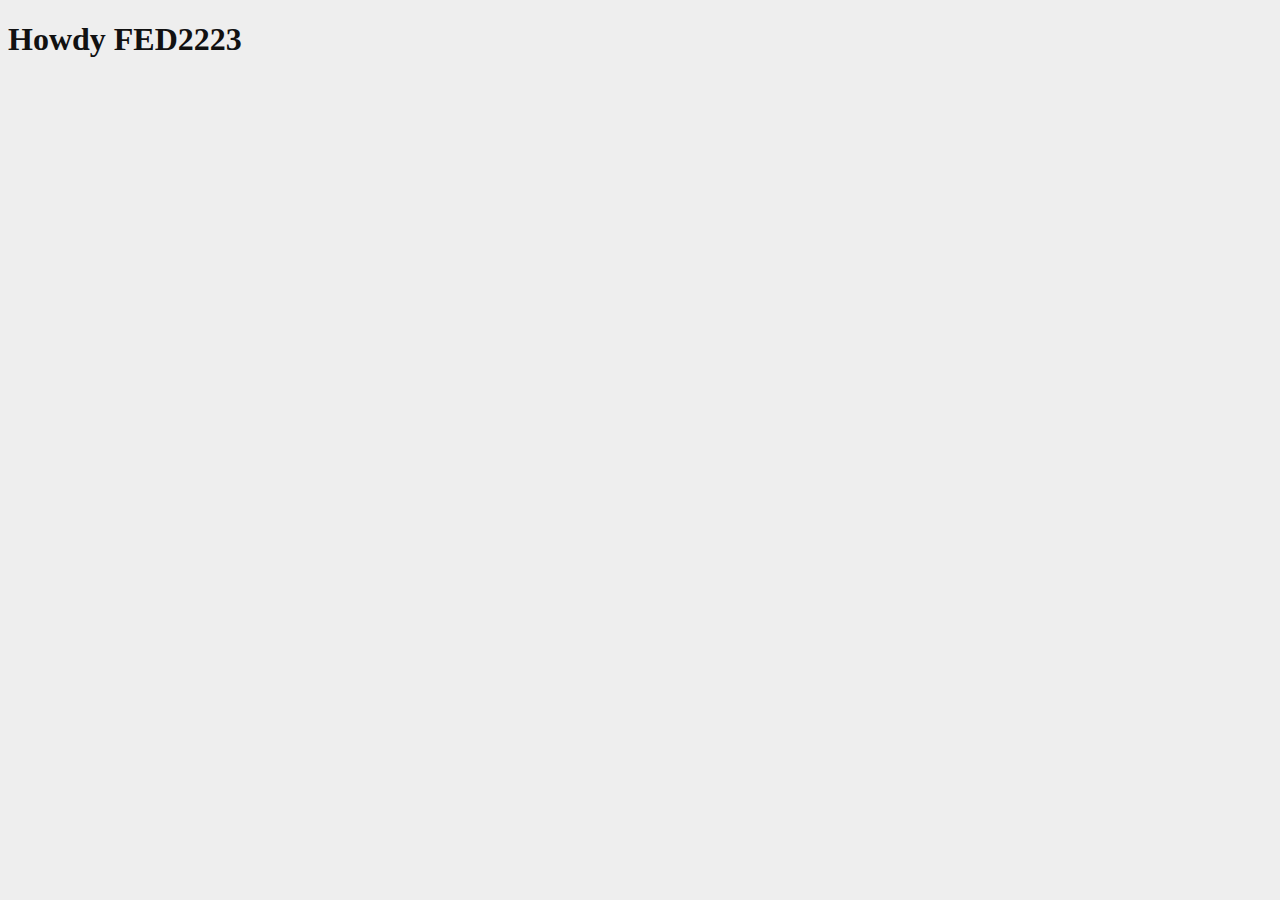
==== index.html @ eed64f40 "Add files via upload" ====
<!doctype html>
<html lang="nl">
	
<head>
	<meta charset="UTF-8">
	<meta name="author" content="jouw naam">
	<meta name="viewport" content="width=device-width, initial-scale=1">
	
	<title>Howdy FED2223</title>
	
	<link href="styles/style.css" rel="stylesheet">
	<link rel="icon" type="image/svg+xml" href="images/favicon.svg">
</head>

<body>
	<h1>Howdy FED2223</h1>

	<script defer src="scripts/script.js"></script>
</body>
	
</html>
---- styles/style.css ----
/**************/
/* CSS REMEDY */
/**************/
*, *::after, *::before {
  box-sizing:border-box;  
}

button, summary {
	cursor: pointer;
}





/*********************/
/* CUSTOM PROPERTIES */
/*********************/
:root {
	/* startje */
	--color-text:#111;
	--color-background:#eee;
}





/****************/
/* JOUW STYLING */
/****************/

/* jouw code */

body {
  color:var(--color-text);
  background-color:var(--color-background);
}
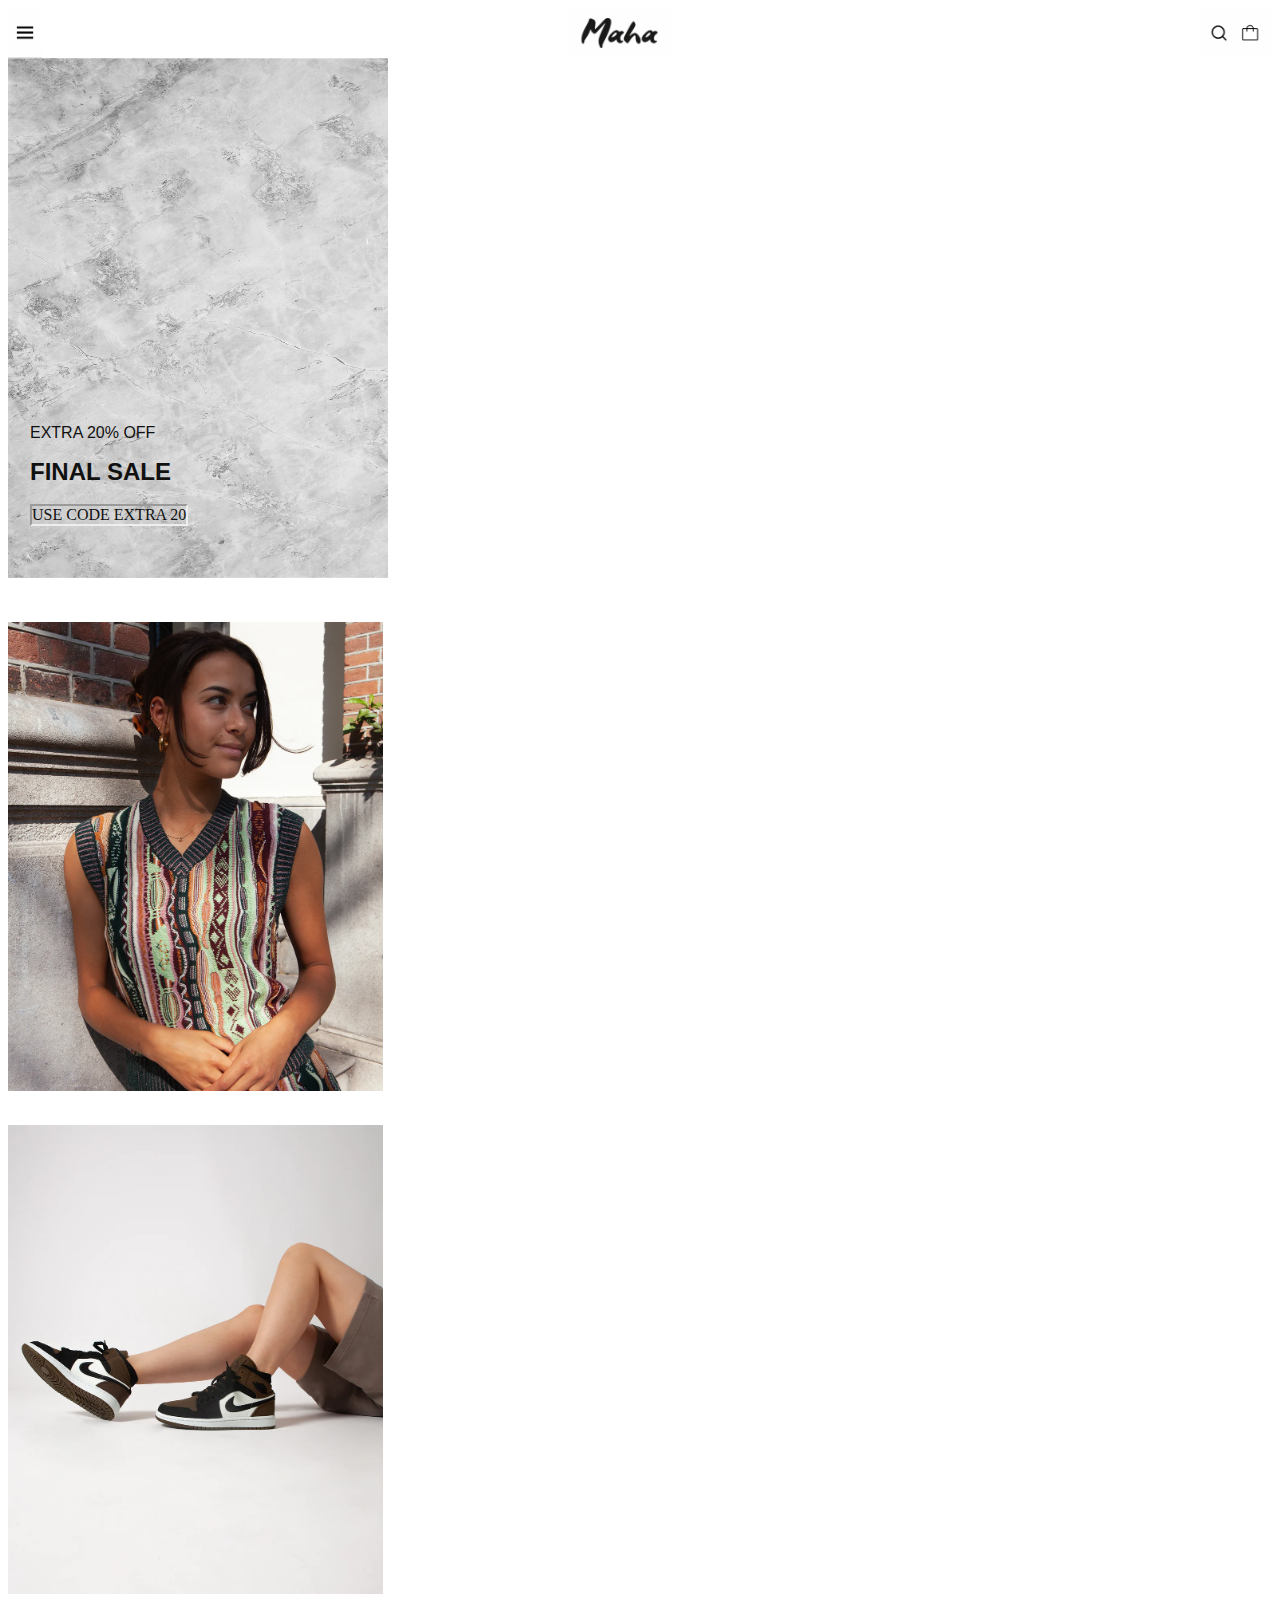
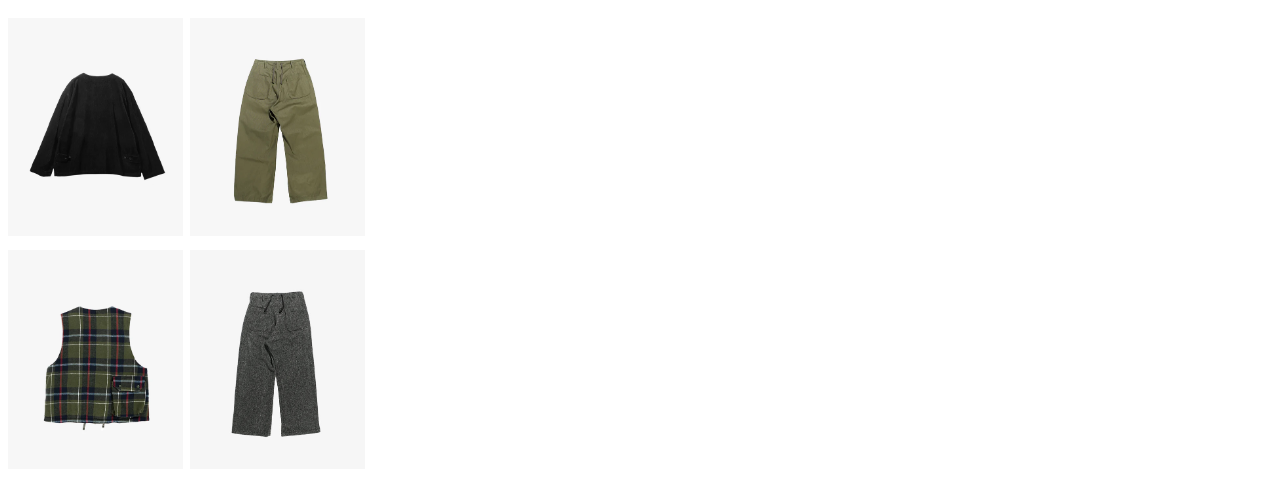
==== commit b0b62352: "Add files via upload" ====
--- a/index.html
+++ b/index.html
@@ -6,16 +6,50 @@
 	<meta name="author" content="jouw naam">
 	<meta name="viewport" content="width=device-width, initial-scale=1">
 	
-	<title>Howdy FED2223</title>
+	<title>Maha</title>
 	
 	<link href="styles/style.css" rel="stylesheet">
 	<link rel="icon" type="image/svg+xml" href="images/favicon.svg">
 </head>
 
 <body>
-	<h1>Howdy FED2223</h1>
+	<script defer src="scripts/script.js"></script>
 
-	<script defer src="scripts/script.js"></script>
+<header>
+	<!-- Hamburger, search and cart icon -->
+	<img src="images/hamburger.icon.png" alt="hamburger menu">
+	<img class="logo" src="images/logo.maha.png" alt="logo">
+	<img src="images/cart.icon.png" alt="winkelmandje">
+</header>
+
+<section class="section1">
+	<article>
+	<img class="background1" src="images/background.jpeg" alt="background">
+	<p class="EXTRA20">EXTRA 20% OFF</p>
+	<H2 class="finalsale">FINAL SALE</H2>
+	<p class="code">USE CODE EXTRA 20</p>
+</article>
+
+<article>
+	<img class="model" src="images/maha1.webp" alt="woman">
+</article>
+
+<article>
+	<img class="schoenen" src="images/maha2.webp" alt="shoes">
+</article>
+
+<article>
+	<img class="jacket" src="images/cardigan.jacket.webp" alt="jacket">
+	<img class="pants" src="images/pants.green.webp" alt="pants">
+</article>
+
+<article>
+	<img class="vest" src="images/vest.webp" alt="vest">
+	<img class="pants2" src="images/pants.grey.jpeg" alt="pants">
+</article>
+
+</section>
+
 </body>
 	
 </html>
--- a/styles/style.css
+++ b/styles/style.css
@@ -11,29 +11,93 @@
 
 
 
-
-
 /*********************/
 /* CUSTOM PROPERTIES */
 /*********************/
 :root {
 	/* startje */
 	--color-text:#111;
-	--color-background:#eee;
+	--color-background: solid white;
 }
-
-
 
 
 
 /****************/
 /* JOUW STYLING */
 /****************/
+header {
+	display: flex;
+	flex-direction: row;
+	justify-content: space-between;
+	height: 50px;
+}
 
-/* jouw code */
+.logo {
+
+}
+
+.section1 {
+    position: relative;
+}
+
+.background1 {
+	width: 380px;
+	height: 520px;
+}
+
+.EXTRA20 {
+	position: absolute;
+	top: 350px;
+	left: 22px;
+	font-family:'Gill Sans', 'Gill Sans MT', Calibri, 'Trebuchet MS', sans-serif
+}
+
+.finalsale {
+	position: absolute;
+	top: 380px;
+	left: 22px;
+	font-family:'Gill Sans', 'Gill Sans MT', Calibri, 'Trebuchet MS', sans-serif
+}
+
+.code {
+	position: absolute;
+	top: 430px;
+	left: 22px;
+	font-family:'Gill Sans', 'Gill Sans MT', Calibri, 'Trebuchet MS', sans-serif
+	border: white; border-width: 2px; border-style: inset;
+}
+
+.model {
+	width: 375px;
+	margin-top: 40px;
+}
+
+.schoenen {
+	width: 375px;
+	margin-top: 30px;
+}
 
 body {
   color:var(--color-text);
   background-color:var(--color-background);
 }
 
+.jacket {
+	width: 175px;
+	margin-top: 20px;
+}
+
+.pants {
+	width: 175px;
+	margin-left: 3px;
+}
+
+.vest {
+	width: 175px;
+	margin-top: 10px;
+}
+
+.pants2 {
+	width: 175px;
+	margin-left: 3px;
+}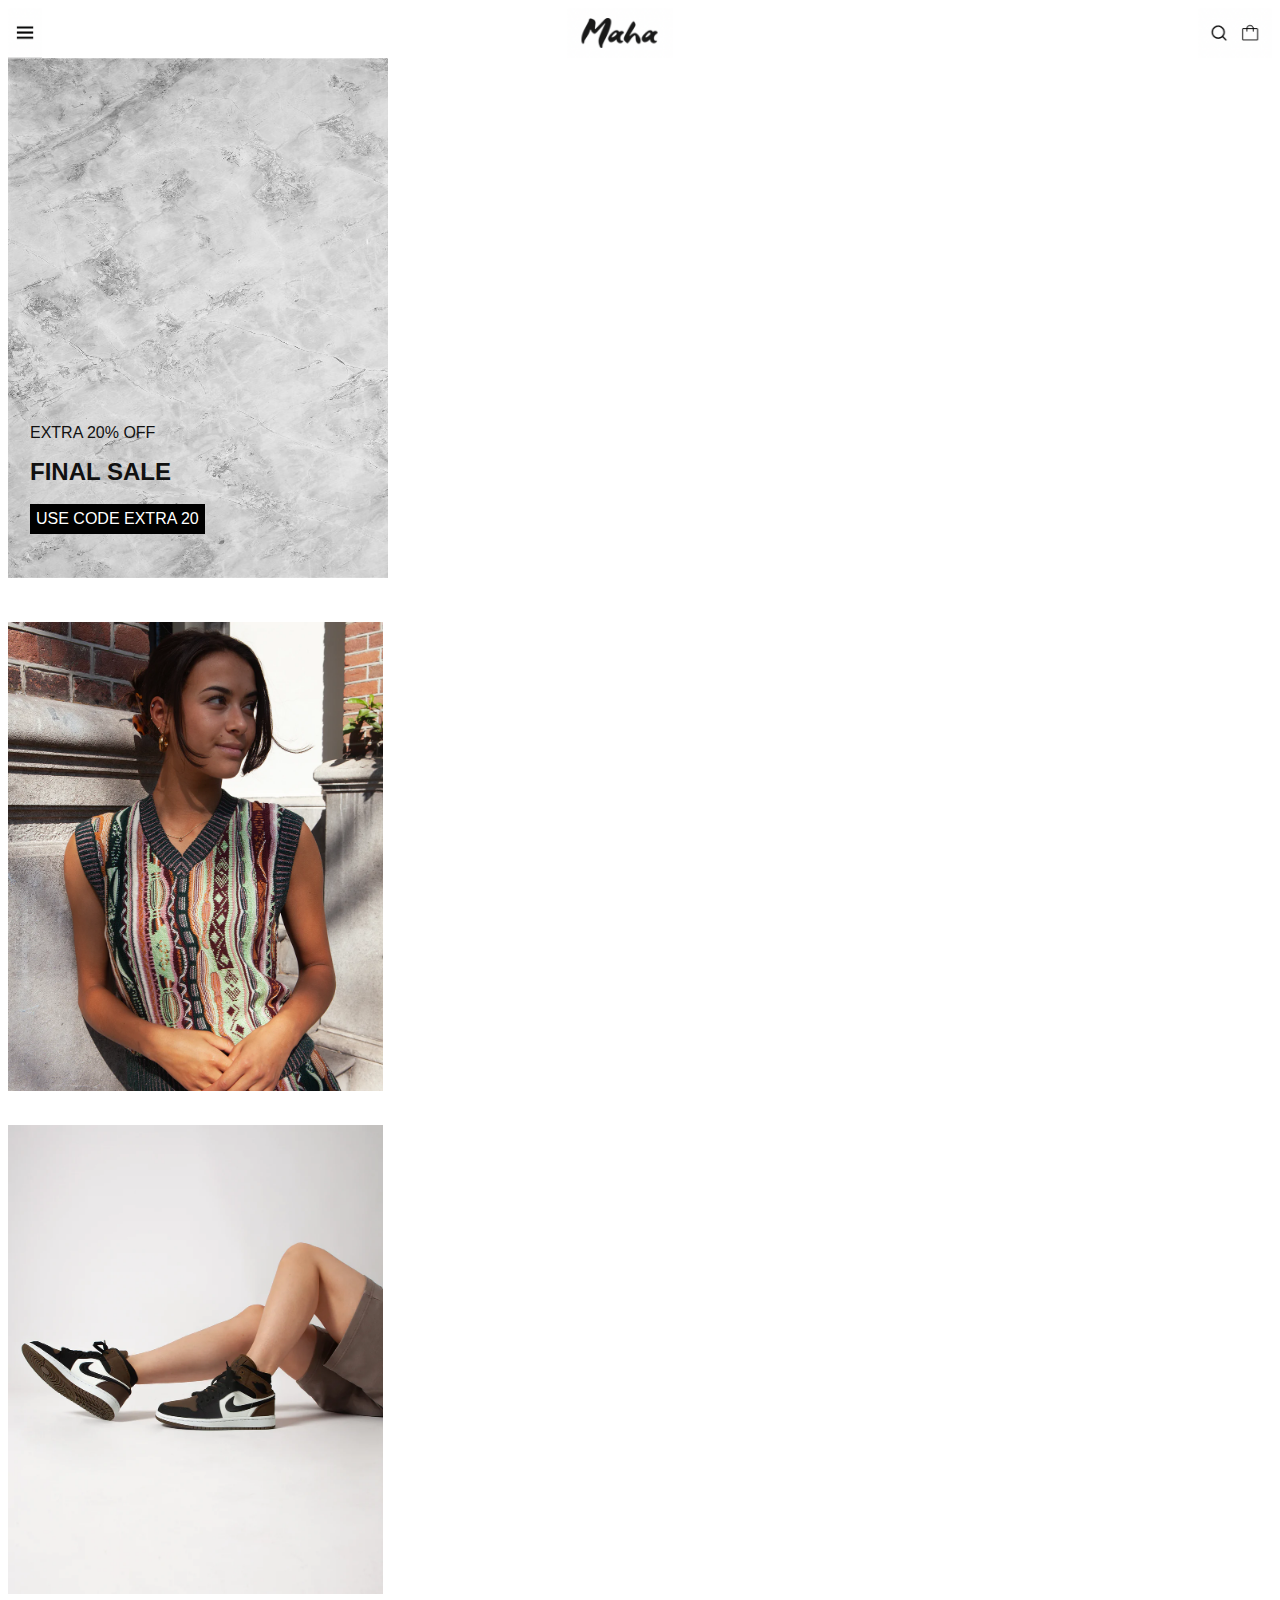
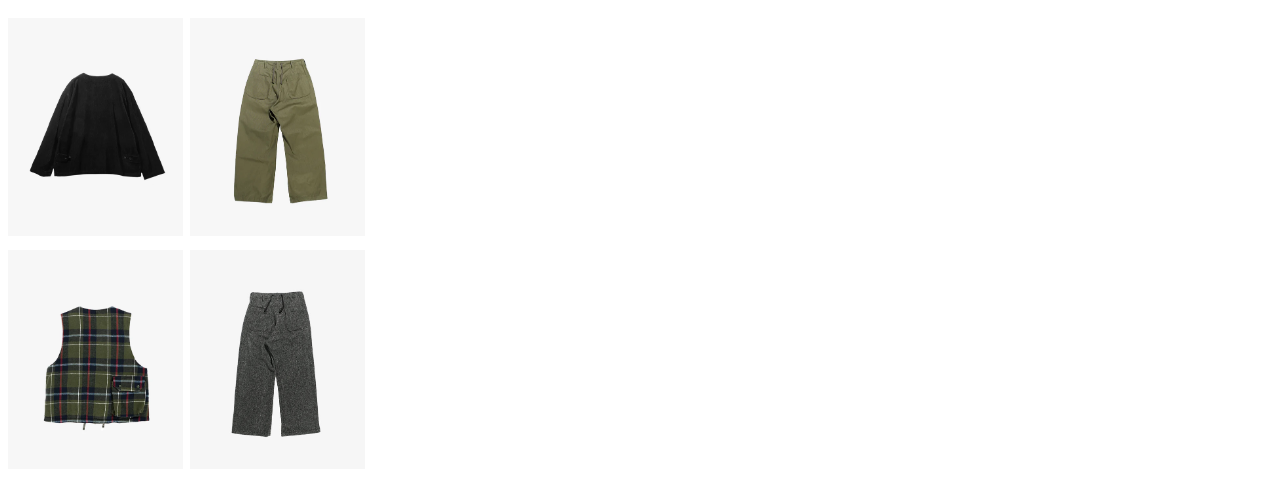
==== commit fb31a6fd: "Add files via upload" ====
--- a/index.html
+++ b/index.html
@@ -18,17 +18,17 @@
 <header>
 	<!-- Hamburger, search and cart icon -->
 	<img src="images/hamburger.icon.png" alt="hamburger menu">
-	<img class="logo" src="images/logo.maha.png" alt="logo">
+	<img src="images/logo.maha.png" alt="logo">
 	<img src="images/cart.icon.png" alt="winkelmandje">
 </header>
 
 <section class="section1">
 	<article>
-	<img class="background1" src="images/background.jpeg" alt="background">
-	<p class="EXTRA20">EXTRA 20% OFF</p>
-	<H2 class="finalsale">FINAL SALE</H2>
-	<p class="code">USE CODE EXTRA 20</p>
-</article>
+		<img src="images/background.jpeg" alt="background">
+		<p>EXTRA 20% OFF</p>
+		<H2 class="finalsale">FINAL SALE</H2>
+		<p class="code">USE CODE EXTRA 20</p>
+	</article>
 
 <article>
 	<img class="model" src="images/maha1.webp" alt="woman">
--- a/styles/style.css
+++ b/styles/style.css
@@ -17,7 +17,7 @@
 :root {
 	/* startje */
 	--color-text:#111;
-	--color-background: solid white;
+	--color-background: white;
 }
 
 
@@ -30,41 +30,43 @@
 	flex-direction: row;
 	justify-content: space-between;
 	height: 50px;
-}
-
-.logo {
-
+	position: sticky; 
+	top: 0;
+	z-index: 2;
+	background-color: var(--color-background);
 }
 
 .section1 {
     position: relative;
 }
 
-.background1 {
+section article:first-child img {
 	width: 380px;
 	height: 520px;
 }
 
-.EXTRA20 {
+section article:first-of-type p:first-of-type {
 	position: absolute;
 	top: 350px;
 	left: 22px;
-	font-family:'Gill Sans', 'Gill Sans MT', Calibri, 'Trebuchet MS', sans-serif
+	font-family:'Gill Sans', 'Gill Sans MT', Calibri, 'Trebuchet MS', sans-serif;
 }
 
 .finalsale {
 	position: absolute;
 	top: 380px;
 	left: 22px;
-	font-family:'Gill Sans', 'Gill Sans MT', Calibri, 'Trebuchet MS', sans-serif
+	font-family:'Gill Sans', 'Gill Sans MT', Calibri, 'Trebuchet MS', sans-serif;
 }
 
 .code {
 	position: absolute;
 	top: 430px;
 	left: 22px;
-	font-family:'Gill Sans', 'Gill Sans MT', Calibri, 'Trebuchet MS', sans-serif
-	border: white; border-width: 2px; border-style: inset;
+	font-family:'Gill Sans', 'Gill Sans MT', Calibri, 'Trebuchet MS', sans-serif;
+	background-color: black;
+	padding: 6px;
+	color: white;
 }
 
 .model {
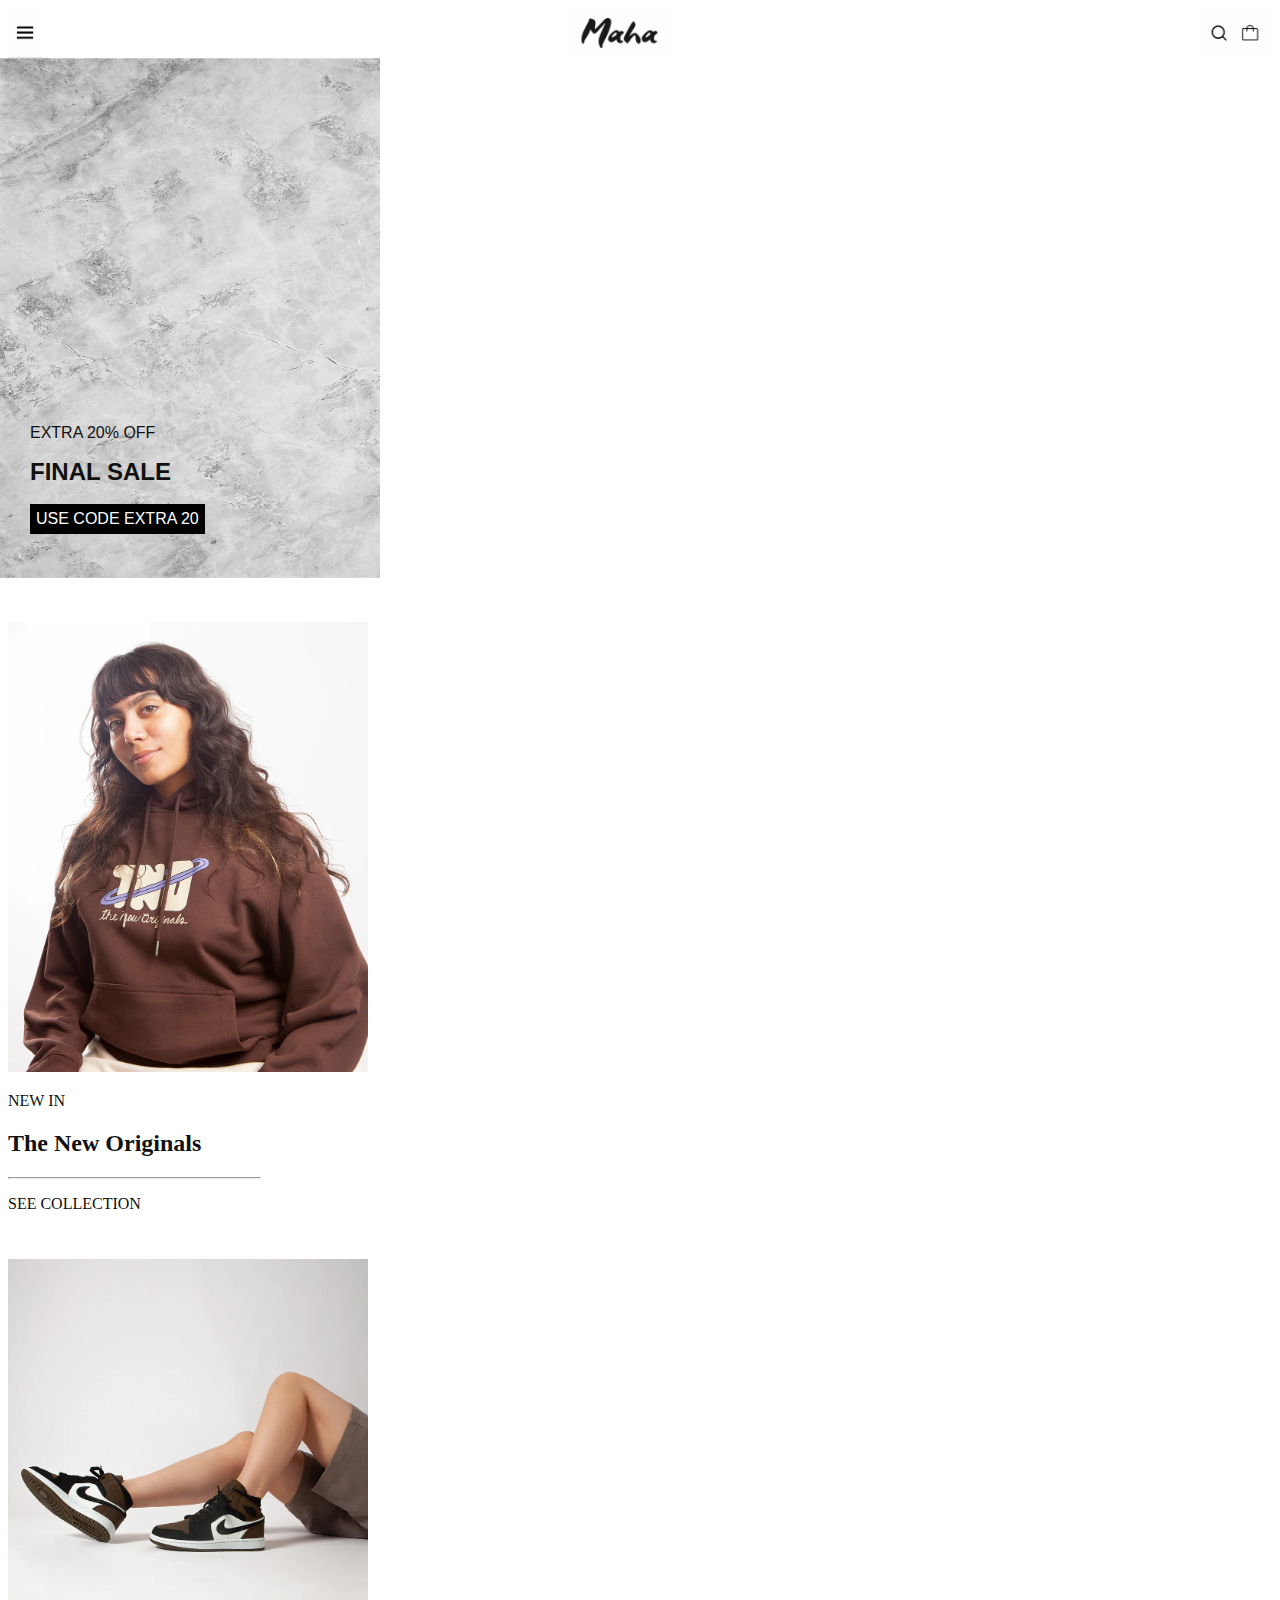
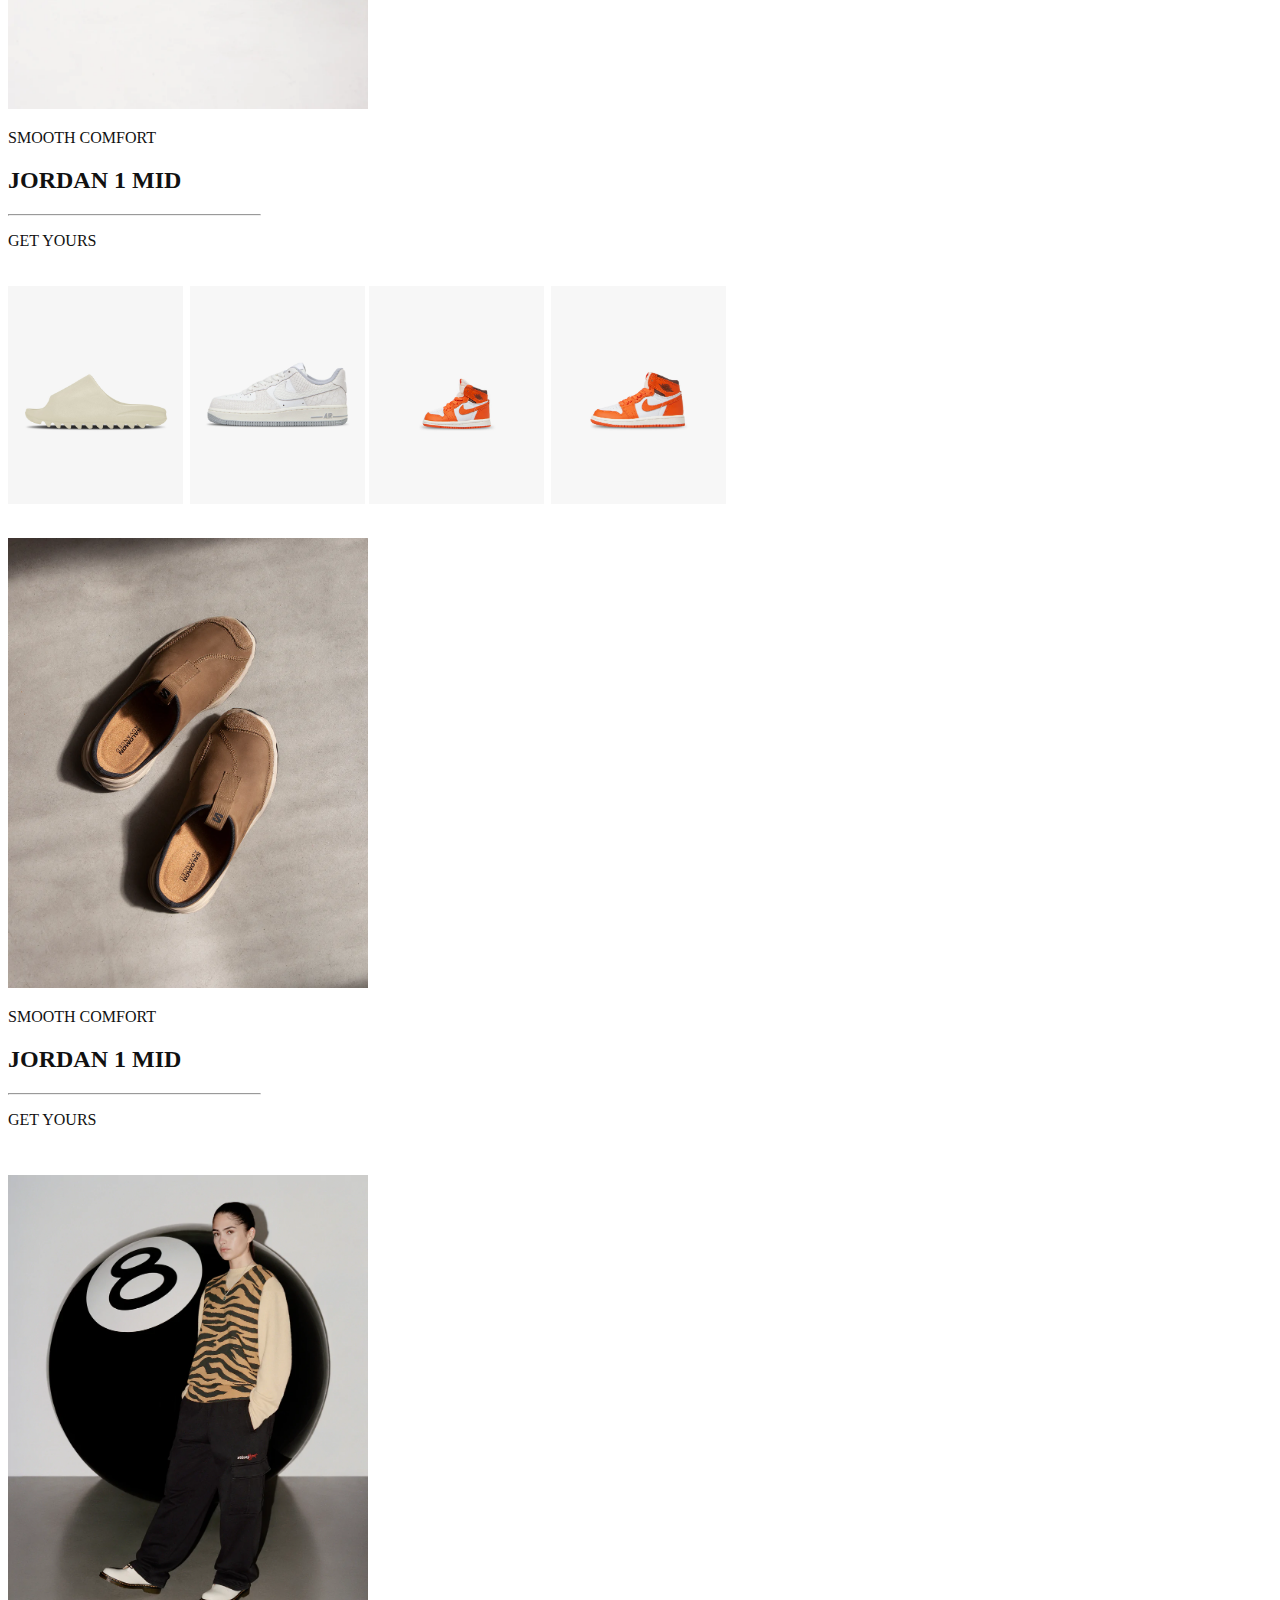
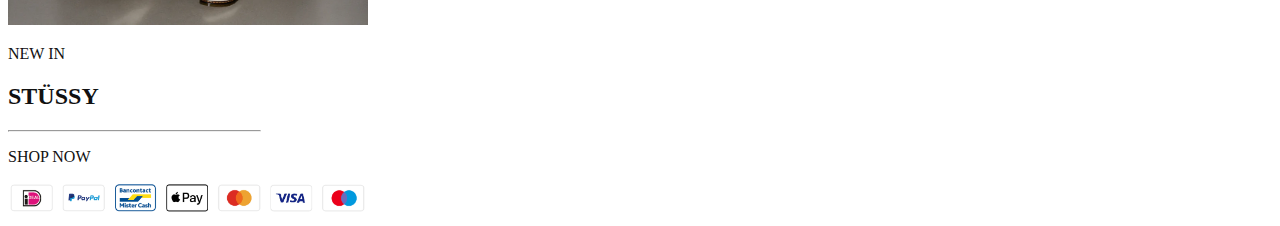
==== commit 4a018e95: "Add files via upload" ====
--- a/index.html
+++ b/index.html
@@ -23,7 +23,7 @@
 </header>
 
 <section class="section1">
-	<article>
+	<article class="article1">
 		<img src="images/background.jpeg" alt="background">
 		<p>EXTRA 20% OFF</p>
 		<H2 class="finalsale">FINAL SALE</H2>
@@ -32,23 +32,46 @@
 
 <article>
 	<img class="model" src="images/maha1.webp" alt="woman">
+	<p>NEW IN</p>
+	<H2>The New Originals</H2>
+	<hr style="width:20%;text-align:left;margin-left:0">
+	<p>SEE COLLECTION</p>
 </article>
 
 <article>
 	<img class="schoenen" src="images/maha2.webp" alt="shoes">
+	<p>SMOOTH COMFORT</p>
+	<H2>JORDAN 1 MID</H2>
+	<hr style="width:20%;text-align:left;margin-left:0">
+	<p>GET YOURS</p>
 </article>
 
 <article>
-	<img class="jacket" src="images/cardigan.jacket.webp" alt="jacket">
-	<img class="pants" src="images/pants.green.webp" alt="pants">
+	<img class="slides" src="images/yeezy.bone.jpeg" alt="slides">
+	<img class="af1" src="images/af1.webp" alt="af1">
+	<img class="jordans" src="images/starfish1.webp" alt="jordans">
+	<img class="jordans2" src="images/starfish2.webp" alt="jordans">
 </article>
 
 <article>
-	<img class="vest" src="images/vest.webp" alt="vest">
-	<img class="pants2" src="images/pants.grey.jpeg" alt="pants">
+	<img class="schoenen" src="images/SALOMON.webp" alt="SALOMON">
+	<p>SMOOTH COMFORT</p>
+	<H2>JORDAN 1 MID</H2>
+	<hr style="width:20%;text-align:left;margin-left:0">
+	<p>GET YOURS</p>
 </article>
 
-</section>
+<article>
+	<img class="schoenen" src="images/STUSSY.webp" alt="STUSSY">
+	<p>NEW IN</p>
+	<H2>STÜSSY</H2>
+	<hr style="width:20%;text-align:left;margin-left:0">
+	<p>SHOP NOW</p>
+</article>
+
+<article>
+<img class="payments" src="images/payment-icons-maha.webp" alt="payment"> 
+</article>
 
 </body>
 	
--- a/styles/style.css
+++ b/styles/style.css
@@ -52,6 +52,10 @@
 	font-family:'Gill Sans', 'Gill Sans MT', Calibri, 'Trebuchet MS', sans-serif;
 }
 
+.article1{
+	margin-left: -8px;
+}
+
 .finalsale {
 	position: absolute;
 	top: 380px;
@@ -70,12 +74,12 @@
 }
 
 .model {
-	width: 375px;
+	width: 360px;
 	margin-top: 40px;
 }
 
 .schoenen {
-	width: 375px;
+	width: 360px;
 	margin-top: 30px;
 }
 
@@ -84,22 +88,30 @@
   background-color:var(--color-background);
 }
 
-.jacket {
+.slides {
 	width: 175px;
 	margin-top: 20px;
 }
 
-.pants {
+.af1 {
 	width: 175px;
 	margin-left: 3px;
 }
 
-.vest {
+.jordans {
 	width: 175px;
 	margin-top: 10px;
 }
 
-.pants2 {
+.jordans2 {
 	width: 175px;
 	margin-left: 3px;
+}
+
+.payment.methods{
+	width: 380px;
+}
+
+.payments{
+	width: 360px;
 }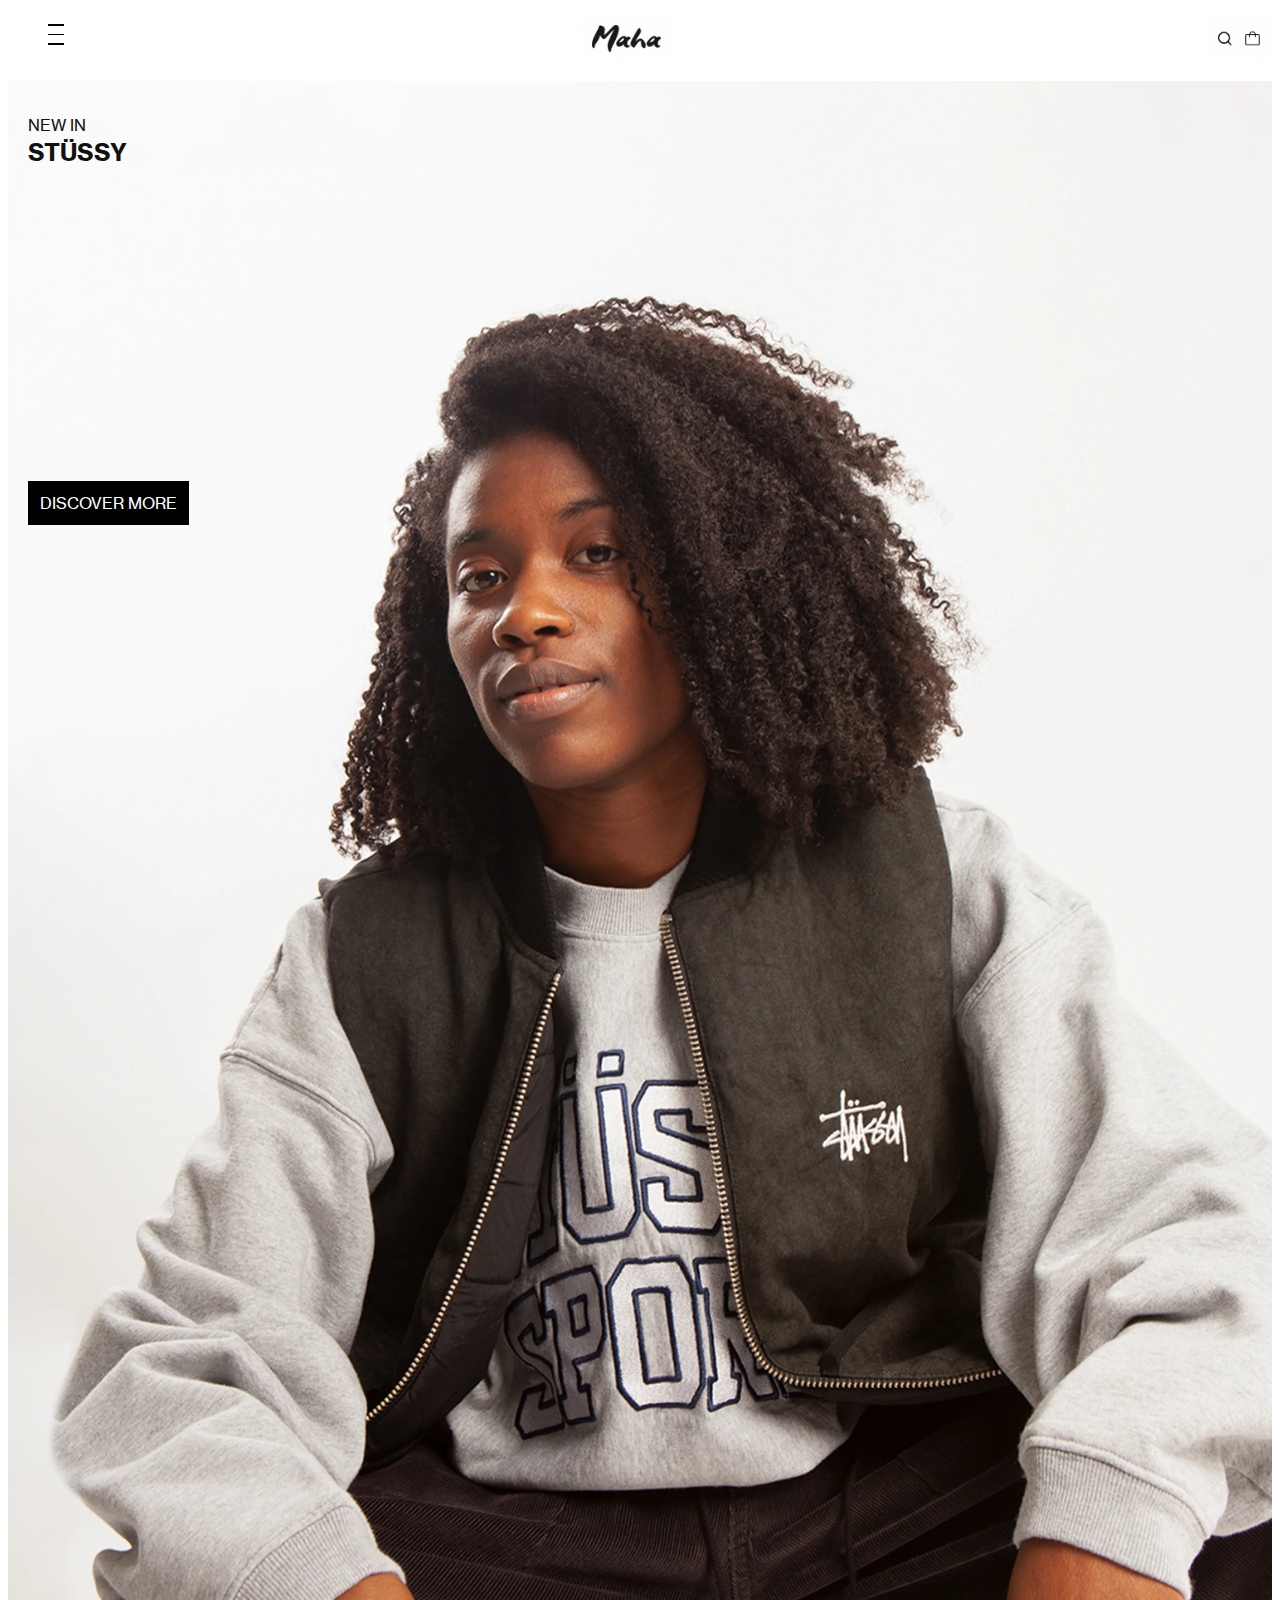
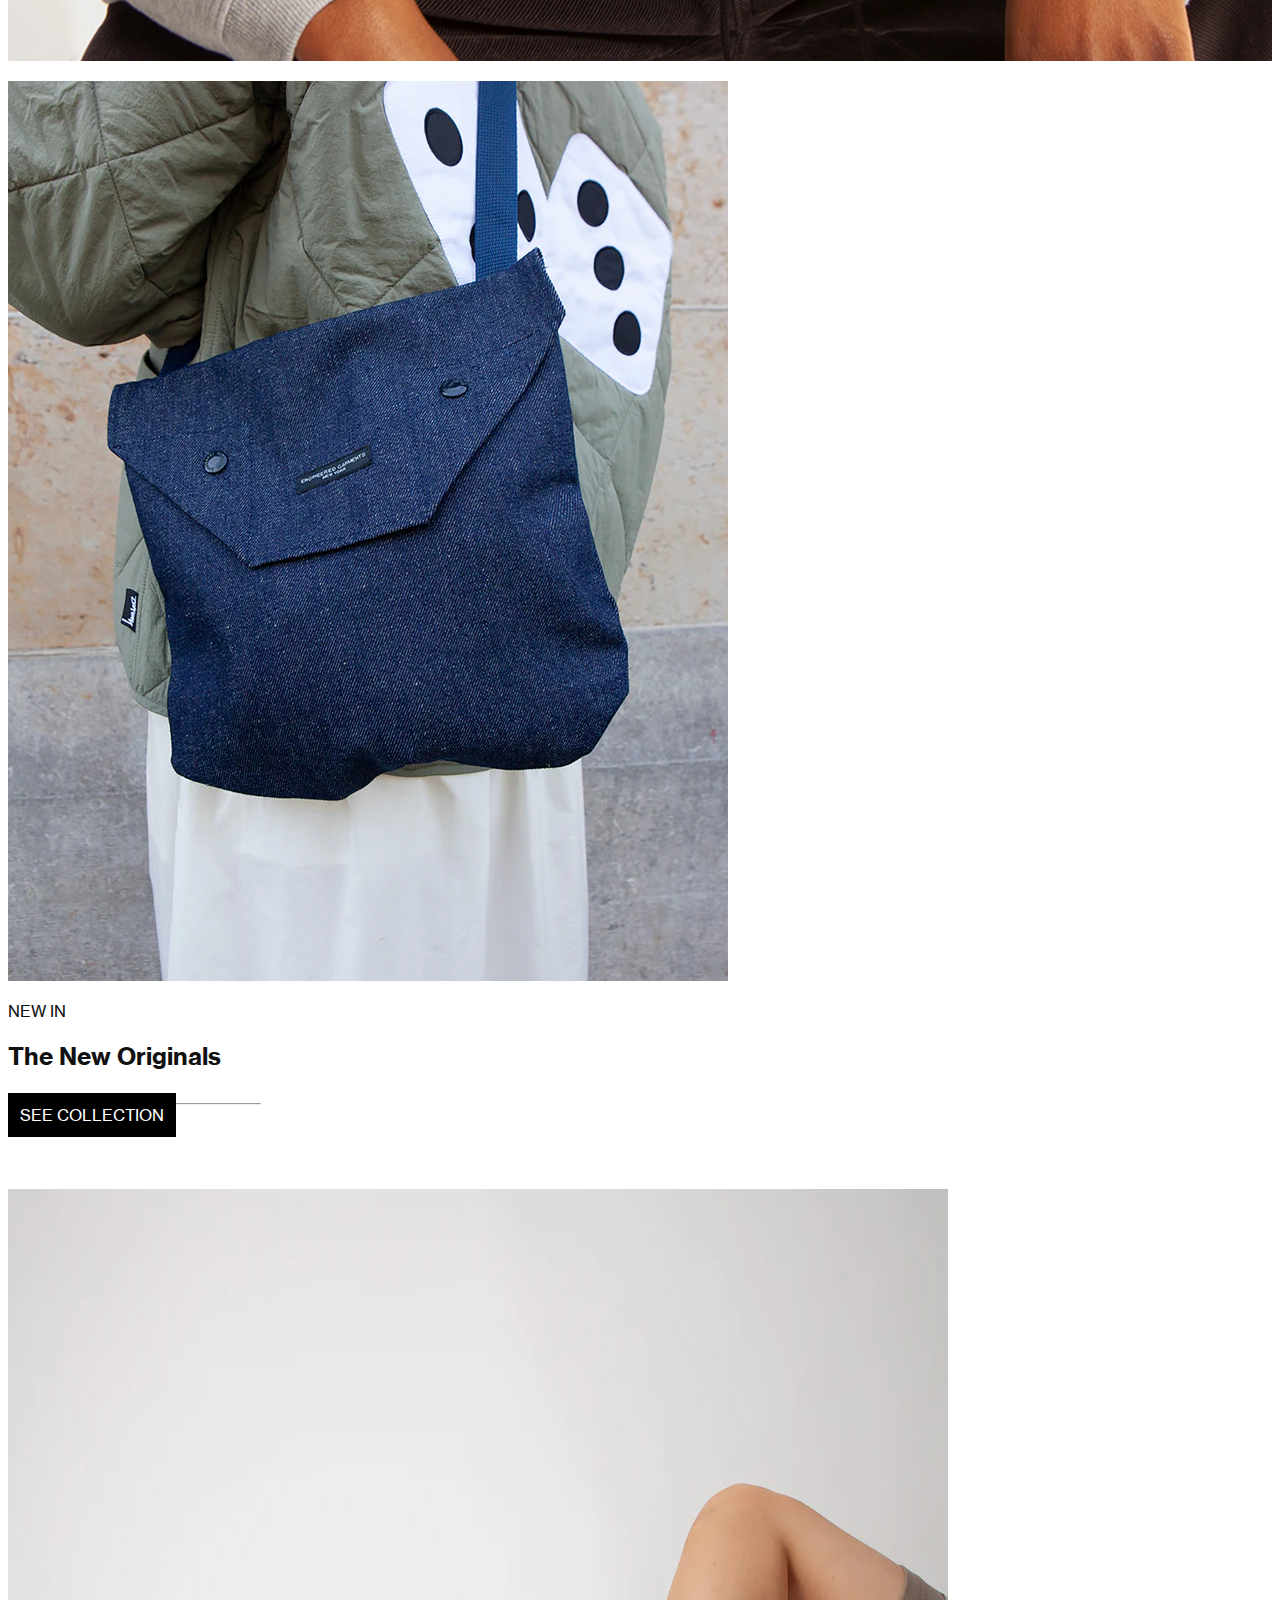
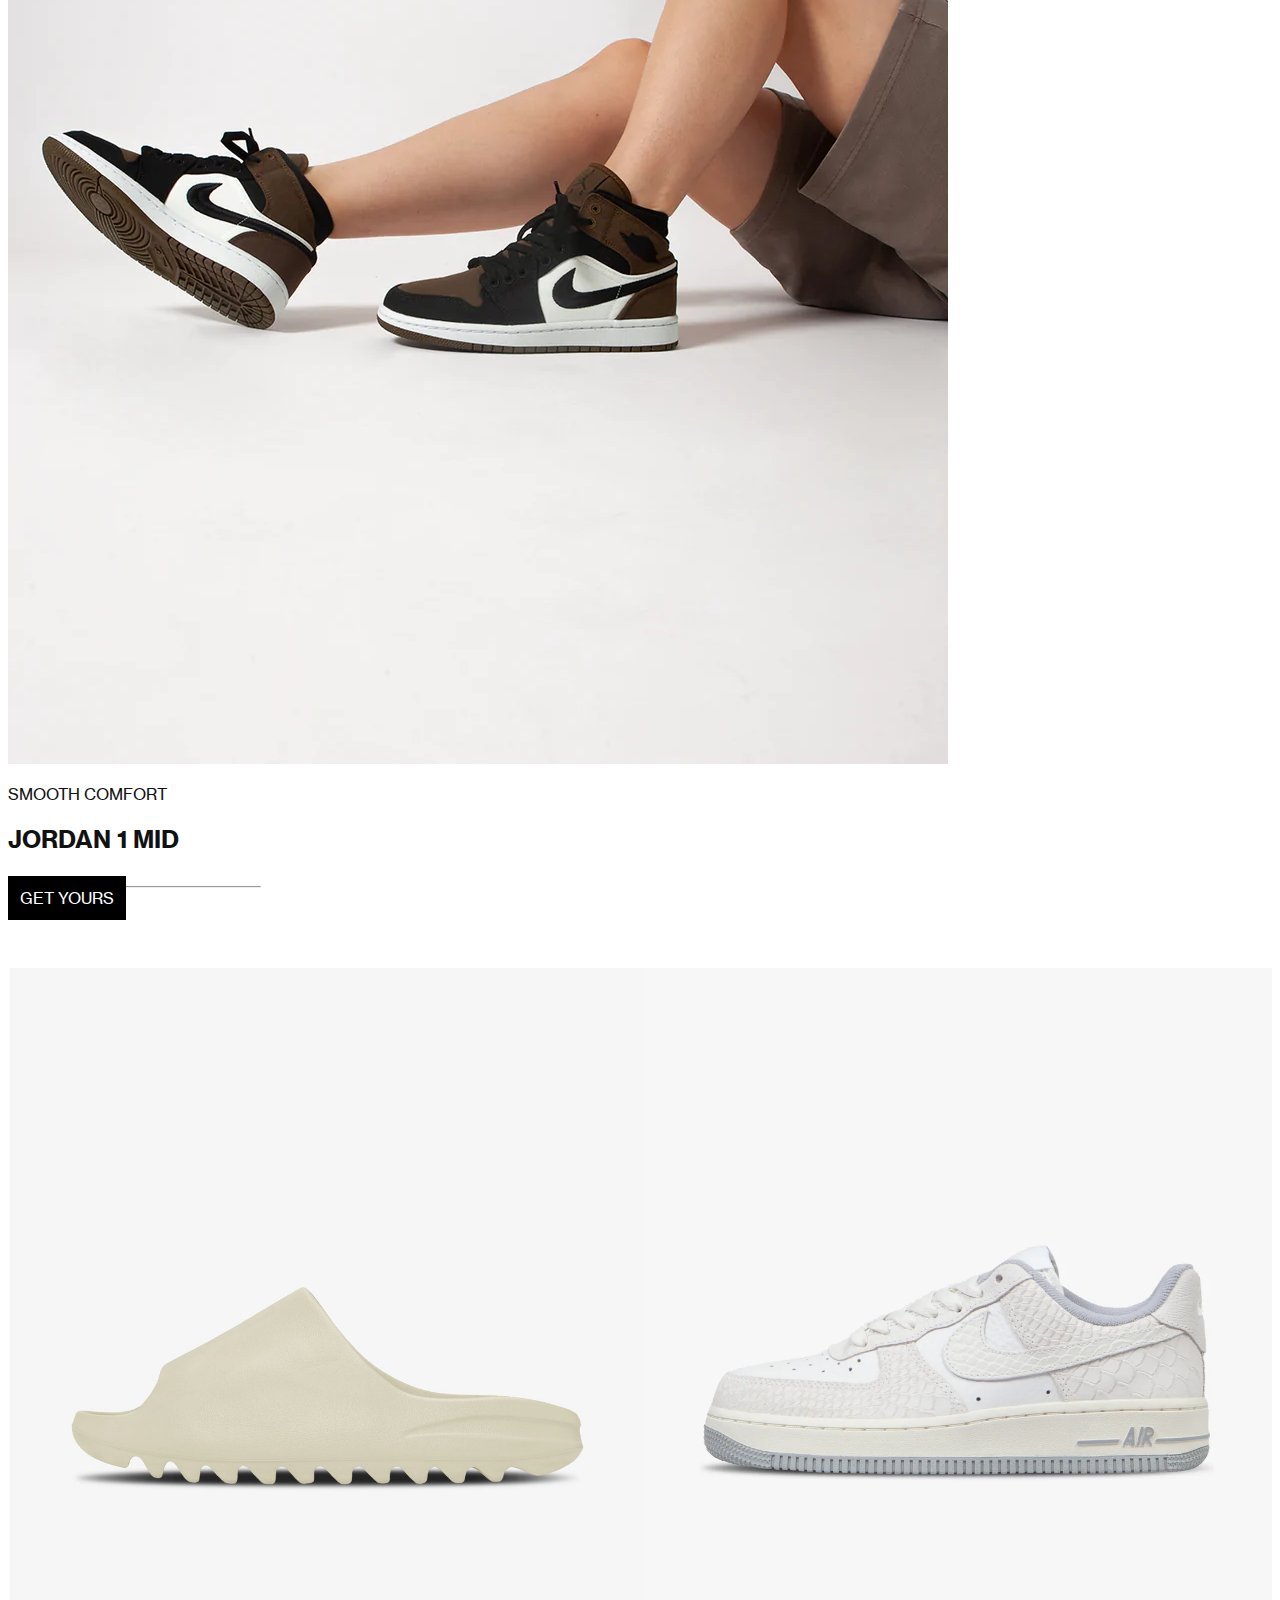
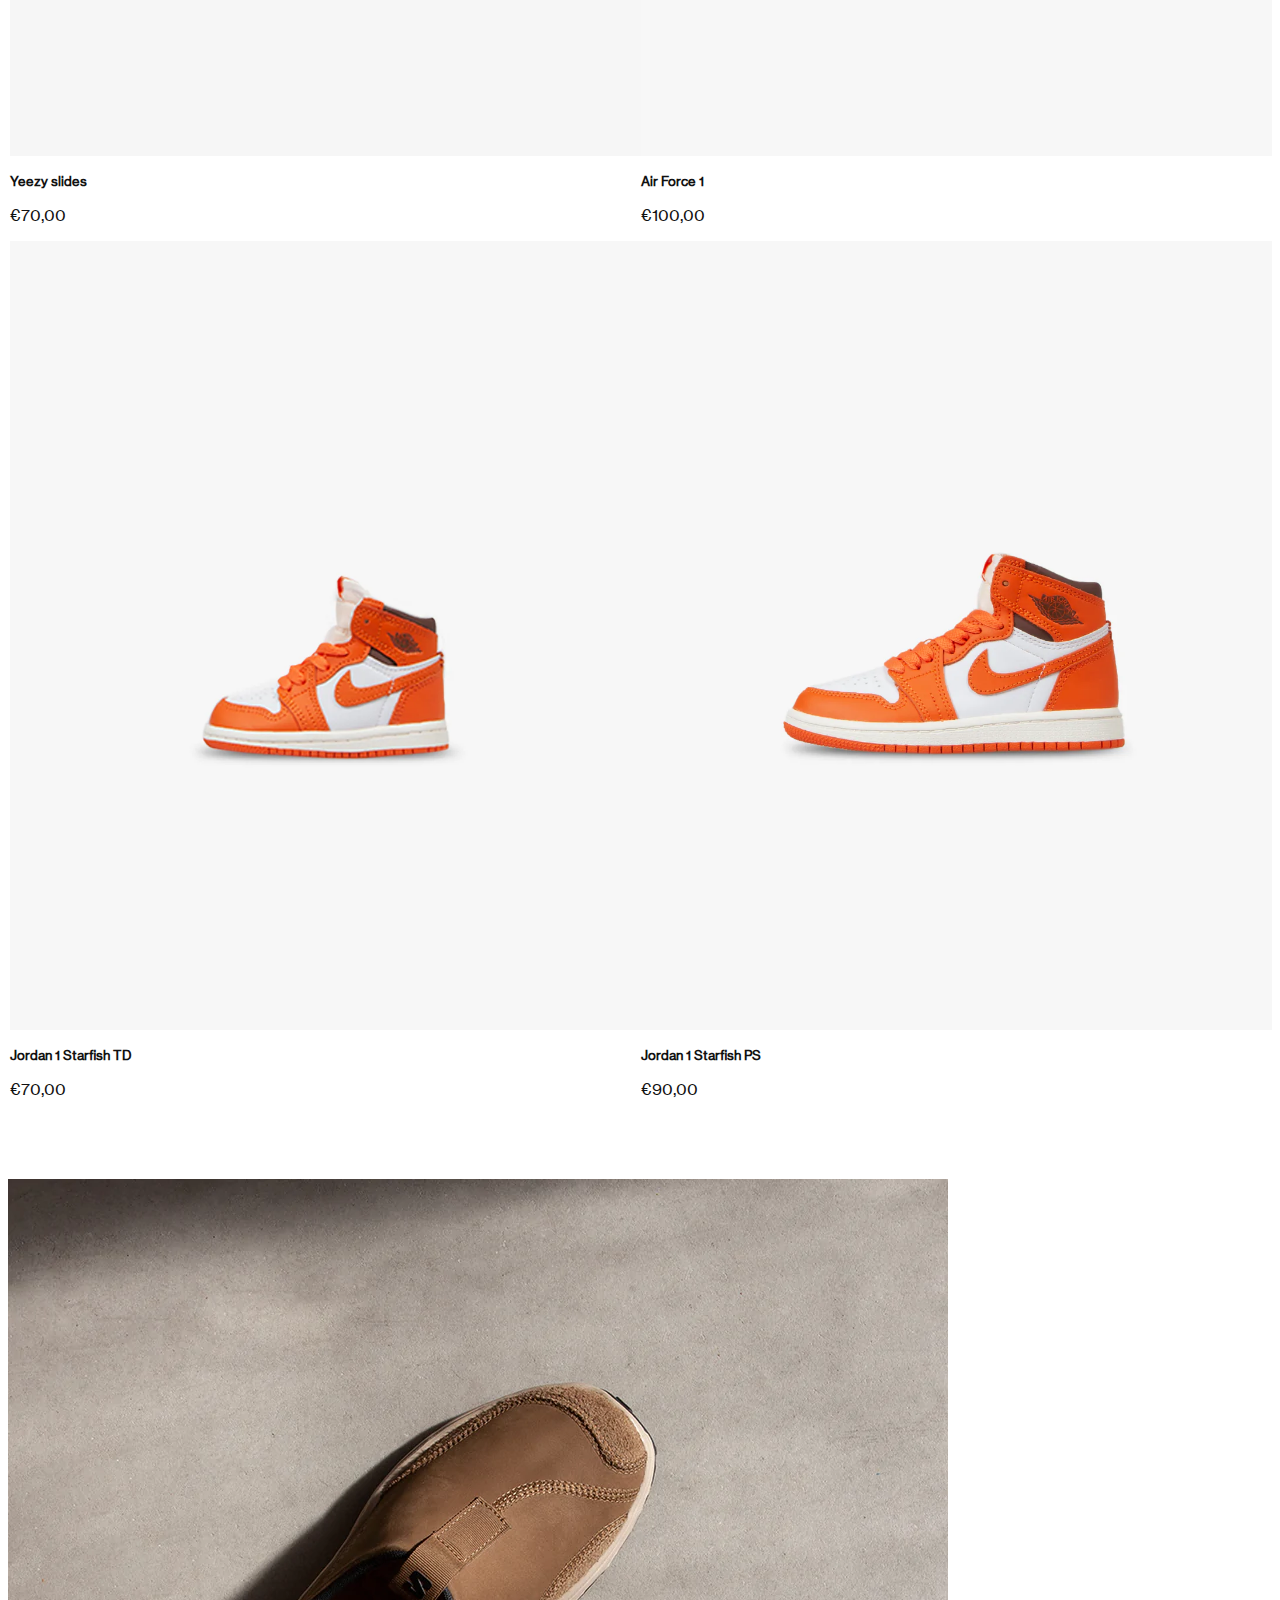
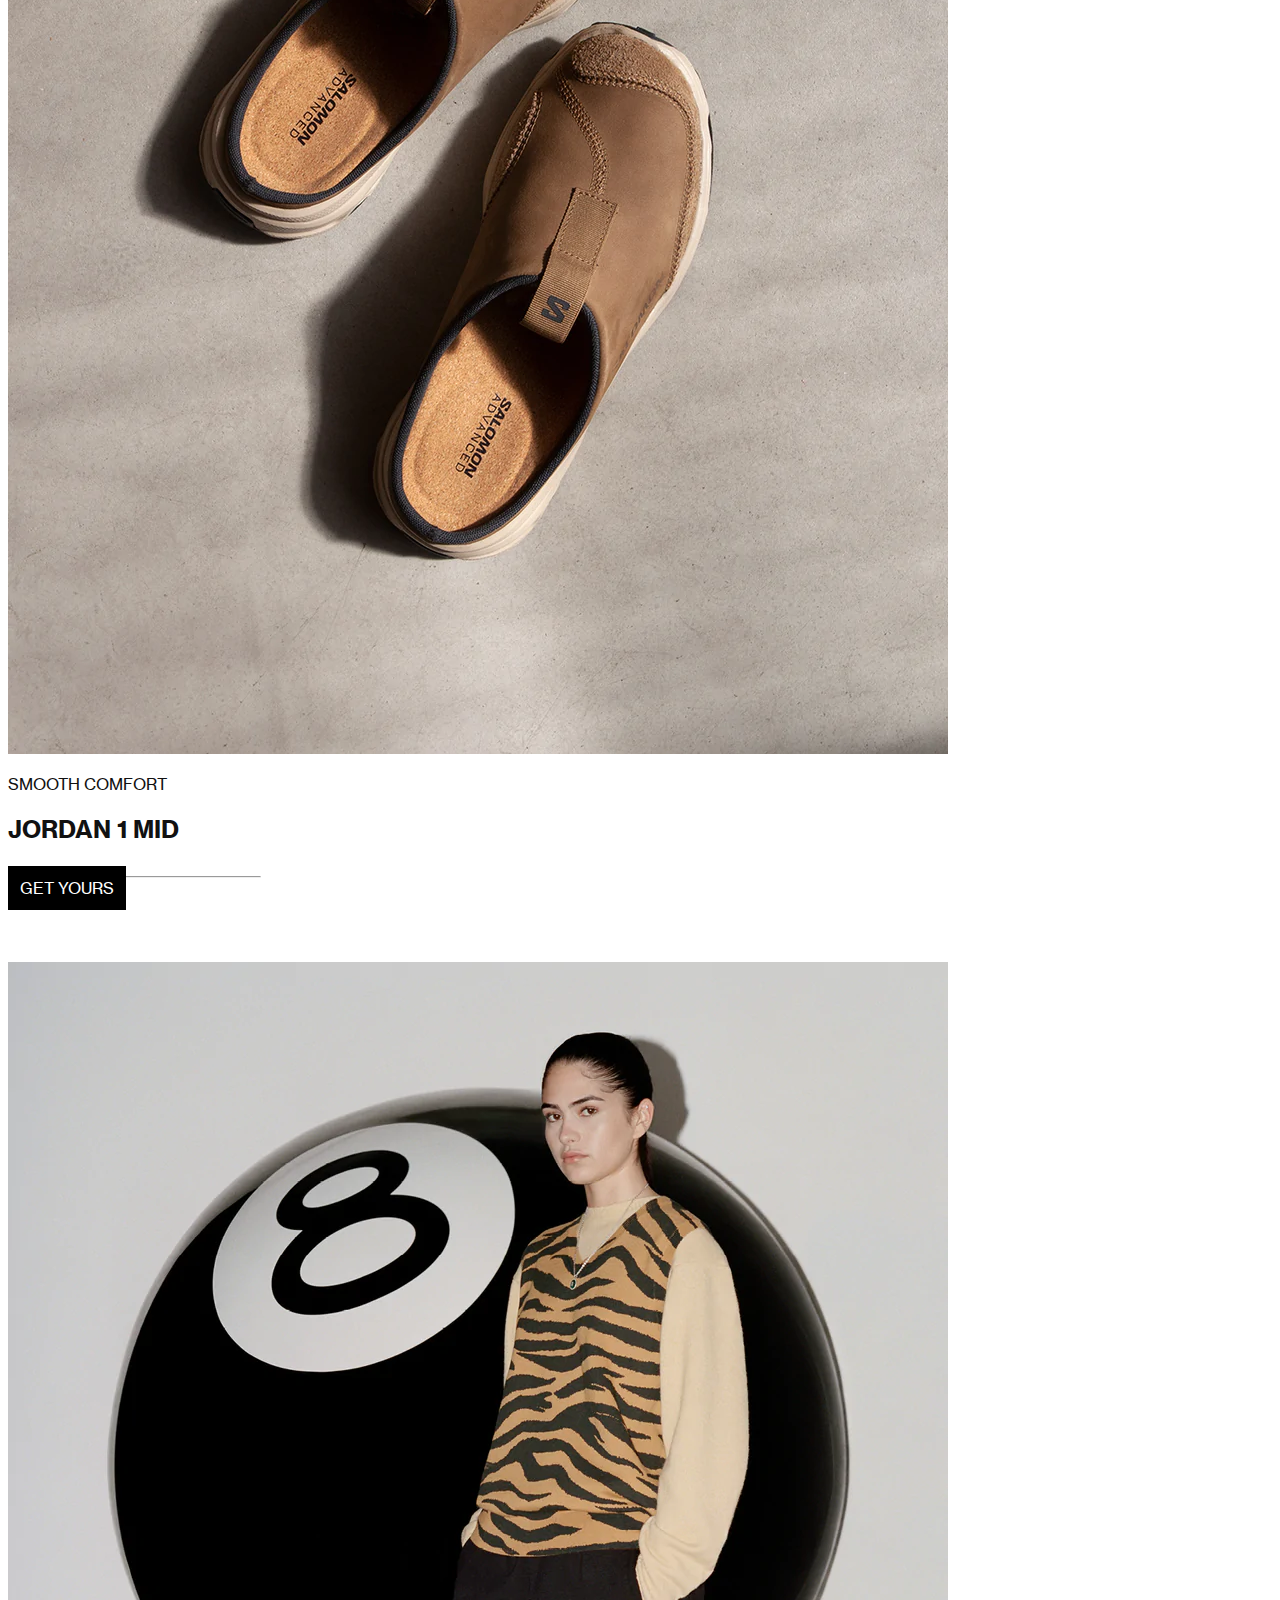
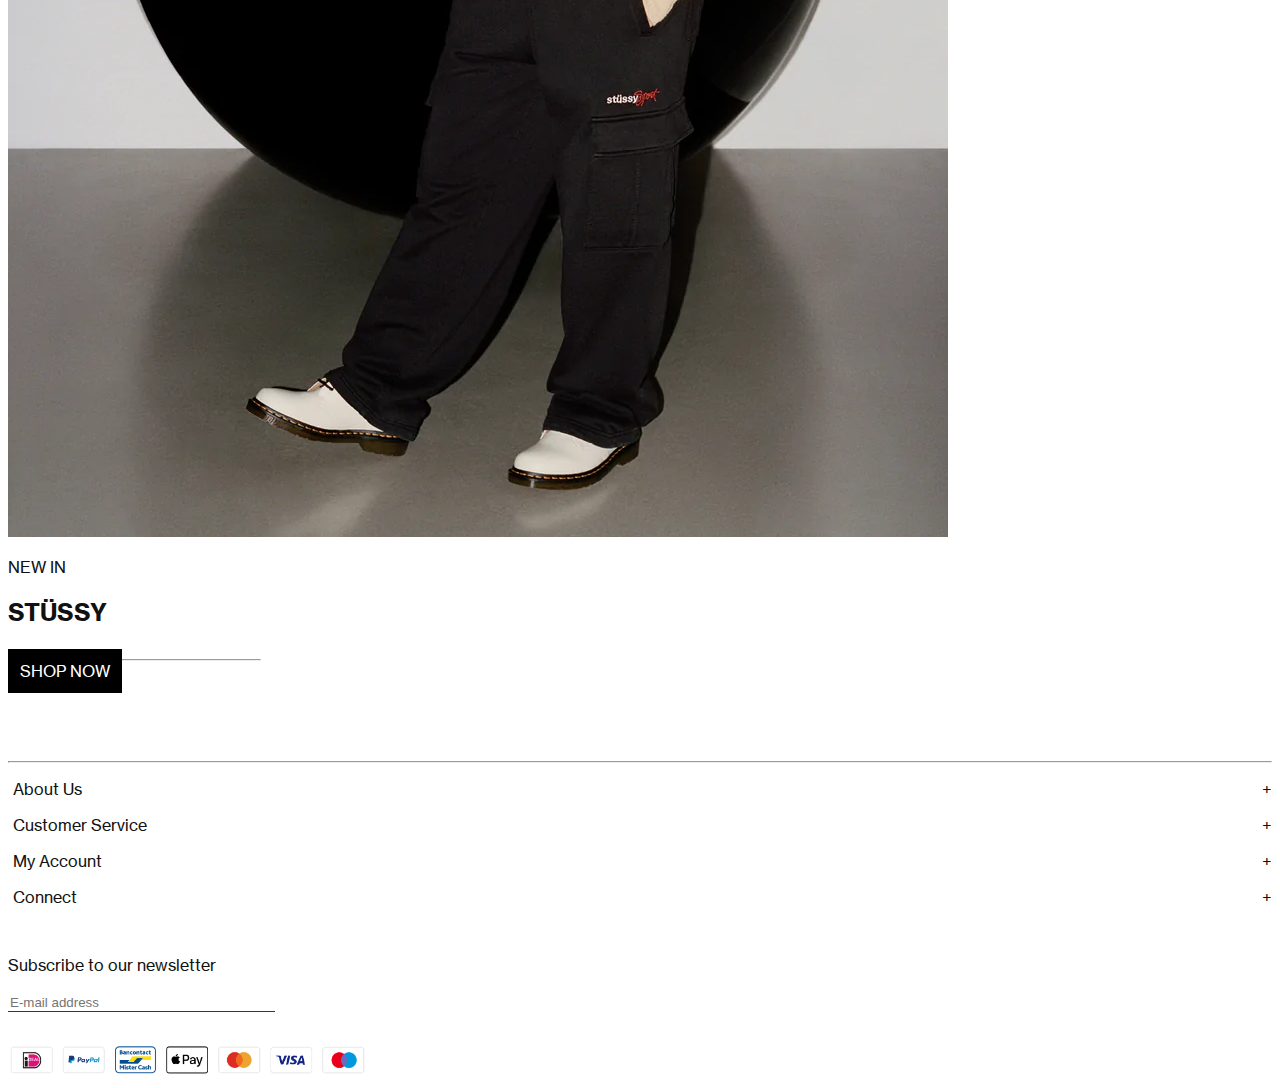
==== commit e068da7b: "Add files via upload" ====
--- a/index.html
+++ b/index.html
@@ -12,66 +12,185 @@
 	<link rel="icon" type="image/svg+xml" href="images/favicon.svg">
 </head>
 
-<body>
+<body id="homepage">
 	<script defer src="scripts/script.js"></script>
 
 <header>
 	<!-- Hamburger, search and cart icon -->
-	<img src="images/hamburger.icon.png" alt="hamburger menu">
-	<img src="images/logo.maha.png" alt="logo">
-	<img src="images/cart.icon.png" alt="winkelmandje">
+	<ul>
+		<li>
+			<div>
+				<span></span>
+				<span></span>
+				<span></span>
+			</div>
+		</li>
+		<li class="mahalogo"><img src="images/logo.maha.png" alt="logo"></li>
+		<li><img src="images/cart.icon.png" alt="winkelmandje"></li>
+	</ul>
+	<div>
+		<ul>
+			<li>New</li>
+			<li>Footwear</li>
+			<li>Cloting</li>
+			<li>Lifestyle</li>
+			<li>Designers</li>
+			<li>Launches</li>
+			<li>Sale</li>
+			<li>Journal</li>
+		</ul>
+	</div>
 </header>
 
 <section class="section1">
-	<article class="article1">
+	<article>
 		<img src="images/background.jpeg" alt="background">
-		<p>EXTRA 20% OFF</p>
-		<H2 class="finalsale">FINAL SALE</H2>
-		<p class="code">USE CODE EXTRA 20</p>
+		<p>NEW IN</p>
+		<H2 class="finalsale">STÜSSY</H2>
+		<a class="discovermore" href="product.html">DISCOVER MORE</a>
 	</article>
 
 <article>
-	<img class="model" src="images/maha1.webp" alt="woman">
+	<img src="images/maha1.webp" alt="woman">
 	<p>NEW IN</p>
 	<H2>The New Originals</H2>
-	<hr style="width:20%;text-align:left;margin-left:0">
-	<p>SEE COLLECTION</p>
+	<hr />
+	<a href="product.html">SEE COLLECTION</a>
 </article>
 
 <article>
-	<img class="schoenen" src="images/maha2.webp" alt="shoes">
+	<img src="images/maha2.webp" alt="shoes">
 	<p>SMOOTH COMFORT</p>
 	<H2>JORDAN 1 MID</H2>
-	<hr style="width:20%;text-align:left;margin-left:0">
-	<p>GET YOURS</p>
+	<hr />
+	<a href="product.html">GET YOURS</a>
 </article>
 
 <article>
-	<img class="slides" src="images/yeezy.bone.jpeg" alt="slides">
-	<img class="af1" src="images/af1.webp" alt="af1">
-	<img class="jordans" src="images/starfish1.webp" alt="jordans">
-	<img class="jordans2" src="images/starfish2.webp" alt="jordans">
+<ul class="artikelen">
+<li>
+	<img src="images/yeezy.bone.jpeg" alt="slides">
+	<h3>Yeezy slides</h3>
+	<p>€70,00</p>
+</li> 
+<li>
+	<img src="images/af1.webp" alt="af1">
+	<h3>Air Force 1</h3>
+	<p>€100,00</p>
+</li>
+<li>
+	<img src="images/starfish1.webp" alt="jordans">
+	<h3>Jordan 1 Starfish TD</h3>
+	<p>€70,00</p>
+</li>
+<li>
+	<img src="images/starfish2.webp" alt="jordans">
+	<h3>Jordan 1 Starfish PS</h3>
+	<p>€90,00</p>
+</li>
+</ul>
 </article>
 
 <article>
-	<img class="schoenen" src="images/SALOMON.webp" alt="SALOMON">
+	<img src="images/SALOMON.webp" alt="SALOMON">
 	<p>SMOOTH COMFORT</p>
 	<H2>JORDAN 1 MID</H2>
-	<hr style="width:20%;text-align:left;margin-left:0">
-	<p>GET YOURS</p>
+	<hr />
+	<a href="product.html">GET YOURS</a>
 </article>
 
 <article>
 	<img class="schoenen" src="images/STUSSY.webp" alt="STUSSY">
 	<p>NEW IN</p>
 	<H2>STÜSSY</H2>
-	<hr style="width:20%;text-align:left;margin-left:0">
-	<p>SHOP NOW</p>
+	<hr />
+	<a href="product.html">SHOP NOW</a>
 </article>
+</section>
 
-<article>
-<img class="payments" src="images/payment-icons-maha.webp" alt="payment"> 
-</article>
+
+<footer>
+	<hr>
+<ul>
+	<li>
+		<details>
+			<summary>About Us</summary>
+				<ul>
+					<li>
+						About Us
+					</li>
+					<li>
+						Contact
+					</li>
+					<li>
+						Careers
+					</li>
+				</ul>
+		</details>
+	</li>
+</ul>
+
+<ul>
+	<li>
+		<details>
+			<summary>Customer Service</summary>
+				<ul>
+					<li>
+						Shipping
+					</li>
+					<li>
+						Returns
+					</li>
+					<li>
+						Privacy Policy
+					</li>
+					<li>
+						Payment Methods
+					</li>
+				</ul>
+		</details>
+	</li>
+</ul>
+
+<ul>
+	<li>
+		<details>
+			<summary>My Account</summary>
+				<ul>
+					<li>
+						Register/Login
+					</li>
+					<li>
+						My orders
+					</li>
+				</ul>
+		</details>
+	</li>
+</ul>
+
+<ul>
+	<li>
+		<details>
+			<summary>Connect</summary>
+				<ul>
+					<li>
+						Instagram
+					</li>
+					<li>
+						Facebook
+					</li>
+				</ul>
+		</details>
+	</li>
+</ul>
+
+<form>
+	<p> Subscribe to our newsletter </p>
+	<input type="text" placeholder="E-mail address">
+</form>
+
+	<img class="payments" src="images/payment-icons-maha.webp" alt="payment"> 
+</footer>
 
 </body>
 	
--- a/styles/style.css
+++ b/styles/style.css
@@ -9,78 +9,198 @@
 	cursor: pointer;
 }
 
-
+img {
+	max-width: 100%;
+}
 
 /*********************/
 /* CUSTOM PROPERTIES */
 /*********************/
+
+@font-face{
+	font-family: "Maha font";
+	src: url('../mahafont/mahafont.ttf');
+}
+
+@font-face{
+  font-family: "Maha bold";
+  src: url('../mahafont/mahafont1.ttf');
+}
+
 :root {
 	/* startje */
 	--color-text:#111;
 	--color-background: white;
-}
-
-
+	font-family: 'Maha font';
+}
+
+h3{
+  font-size: 13px;
+  font-weight: 600;
+}
+
+h2{
+  font-family: 'Maha bold';
+}
 
 /****************/
 /* JOUW STYLING */
 /****************/
-header {
-	display: flex;
-	flex-direction: row;
-	justify-content: space-between;
-	height: 50px;
-	position: sticky; 
-	top: 0;
-	z-index: 2;
-	background-color: var(--color-background);
-}
-
-.section1 {
+
+header img {
+	height: 45px;
+	top: 0.5em;
+}
+
+.mahalogo:hover{
+  transition: 2s;
+  transform: scale(1.3);
+}
+
+section article img:hover{
+  transition: 1s;
+  transform: scale(1.02);
+}
+
+header ul {
+    display: flex;
+    margin-top: 1em;
+    flex-direction: row;
+    justify-content: space-between;
+    list-style-type: none;
+  }
+
+  header ul li:first-of-type div{
+    position: absolute;
+    display: block;
+    z-index: 2;
+    cursor: pointer;
+    margin-top: 0.5em;
+  }
+
+  header ul li:first-of-type div.kruisje span:nth-of-type(2) {
+    display: none;
+  }
+  
+  header ul li:first-of-type div.kruisje span:first-of-type {
+    top: 1.1em;
+    transform: rotate(45deg);
+    width: 2em;
+  }
+  
+  header ul li:first-of-type div.kruisje span:last-of-type {
+    transform: rotate(-45deg);
+    width: 2em;
+  }
+  
+  header ul li:first-of-type div span {
+    display: block;
+    width: 1em;
+    height: 0.1em;
+    background-color: black;
+    transition: 0.5s;
     position: relative;
-}
-
-section article:first-child img {
-	width: 380px;
-	height: 520px;
+  }
+
+  header ul li:first-of-type div span:nth-of-type(2) {
+    top: .5em;
+  }
+  
+  header ul li:first-of-type div span:last-of-type{
+    top: 1em;
+  }
+  
+  header ul li:first-of-type div:hover span {
+    width: 2em;
+  }
+  
+  header div:nth-child(2) {
+    position: fixed;
+    left: -25em;
+    top: 0;
+    display: block;
+    width: 25em;
+    height: 100%;
+    margin: 0;
+    background-color: var(--color-background);
+    transition: 0.5s;
+  }
+  
+  header div:nth-child(2).open {
+    left: .5em;
+    z-index: 1;
+  }
+  
+  header ul li ul li {
+    font-size: 0.5em;
+    margin: 1em 0;
+  }
+  
+  header ul li ul {
+    margin-top: 0;
+  }
+  
+  header div:nth-child(2) ul {
+    font-size: 1.4em;
+    flex-direction: column;
+    justify-content: center;
+    margin-top: 5em;
+  }
+  
+  header div ul li:first-child ul {
+    display: none;
+  }
+  
+  header div ul li:first-child.klap ul {
+    display: block;
+  }
+
+section{
+position: relative;
+}
+
+article{
+  margin-top: 1em;
 }
 
 section article:first-of-type p:first-of-type {
 	position: absolute;
-	top: 350px;
-	left: 22px;
-	font-family:'Gill Sans', 'Gill Sans MT', Calibri, 'Trebuchet MS', sans-serif;
-}
-
-.article1{
-	margin-left: -8px;
+	top: 18px;
+	left: 20px;
 }
 
 .finalsale {
 	position: absolute;
-	top: 380px;
-	left: 22px;
-	font-family:'Gill Sans', 'Gill Sans MT', Calibri, 'Trebuchet MS', sans-serif;
-}
-
-.code {
+	top: 36px;
+	left: 20px;
+}
+
+#homepage a{
+  background-color: black;
+	padding: 12px;
+	color: white;
+  border: none;
+  text-decoration: none;
+}
+
+.discovermore {
 	position: absolute;
-	top: 430px;
-	left: 22px;
-	font-family:'Gill Sans', 'Gill Sans MT', Calibri, 'Trebuchet MS', sans-serif;
+	top: 400px;
+	left: 20px;
 	background-color: black;
-	padding: 6px;
+	padding: 12px;
 	color: white;
-}
-
-.model {
-	width: 360px;
+  border: none;
+  text-decoration: none;
+}
+
+article.intro-image img {
 	margin-top: 40px;
 }
 
-.schoenen {
-	width: 360px;
-	margin-top: 30px;
+hr {
+	width: 20%;
+	margin: 0;
 }
 
 body {
@@ -88,30 +208,140 @@
   background-color:var(--color-background);
 }
 
-.slides {
-	width: 175px;
-	margin-top: 20px;
-}
-
-.af1 {
-	width: 175px;
-	margin-left: 3px;
-}
-
-.jordans {
-	width: 175px;
-	margin-top: 10px;
-}
-
-.jordans2 {
-	width: 175px;
-	margin-left: 3px;
-}
-
-.payment.methods{
-	width: 380px;
+article:nth-of-type(3){
+  margin-top: 4em;
+}
+
+article:nth-of-type(5){
+  margin-top: 4em;
+}
+
+article:nth-of-type(6){
+  margin-top: 4em;
+}
+
+.artikelen {
+	display: grid;
+	grid-template-columns: 50% 50%;
+  grid-template-rows: 50% 50%;
+	list-style: none;
+	margin-top: 60px;
+	padding-inline-start: 2px;
+  text-align: left;
+}
+
+ul {
+	list-style: none;
+}
+
+details > summary {
+	cursor: pointer;
+	display: flex;
+	justify-content: space-between;
+	list-style: none;
+  margin-left: -2.2em;
+}
+
+details > summary::after {
+	content: "+";
+	margin-left: auto;
+}
+
+details[open] > summary::after {
+	transform: rotate(360deg);
+  transition-duration: 2s;
+}
+
+summary::-webkit-details-marker {
+	display: none;
+}
+
+footer form {
+	margin-top: 3em;
+}
+
+footer form input {
+    color: #383838;
+    background-color: transparent;
+    border: 1px;
+    outline: none;
+    border-bottom: 1px solid #383838;
+    width: 20em;
+    transition: .35s ease-in-out;
 }
 
 .payments{
 	width: 360px;
-}+	margin-top: 2em;
+}
+
+div {
+	display: flex;
+	justify-content: space-between;
+}
+
+footer{
+	margin-top: 5em;
+}
+
+footer hr {
+  width: 100%;
+}
+
+/*********************************** PRODUCT PAGINA BEGINT HIER *********************************/
+
+#productpage article:first-of-type{
+  display: flex;
+  flex-shrink: 0;
+  overflow-x: scroll;
+}
+
+#productpage article:first-of-type img{
+  width: 85%;
+}
+
+#productpage hr {
+  width: 100%;
+}
+
+#productpage article:nth-of-type(3){
+  width: 100%;
+  align-items: center;
+  margin-top: 0.5em;
+  padding: 13px 15px;
+  background-color: var(--color-background);
+}
+
+#productpage article:nth-of-type(3) button{
+  padding: 13px 15px;
+  background-color: var(--color-background);
+  width: 8em;
+  margin-top: 0.5em;
+  border-width: 0.3mm;
+}
+
+.cartbutton{
+  width: 100%;
+  background-color: black;
+  color: white;
+  border: none;
+  height: 3.5em;
+}
+
+hr{
+  margin-top: 2em;
+}
+
+#productpage h3:nth-of-type(1){
+  text-align: left;
+}
+
+#productpage .list {
+	display: grid;
+	grid-template-columns: 50% 50%;
+  grid-template-rows: 50% 50%;
+	list-style: none;
+	margin-top: 20px;
+	padding-inline-start: 2px;
+  text-align: left;
+}
